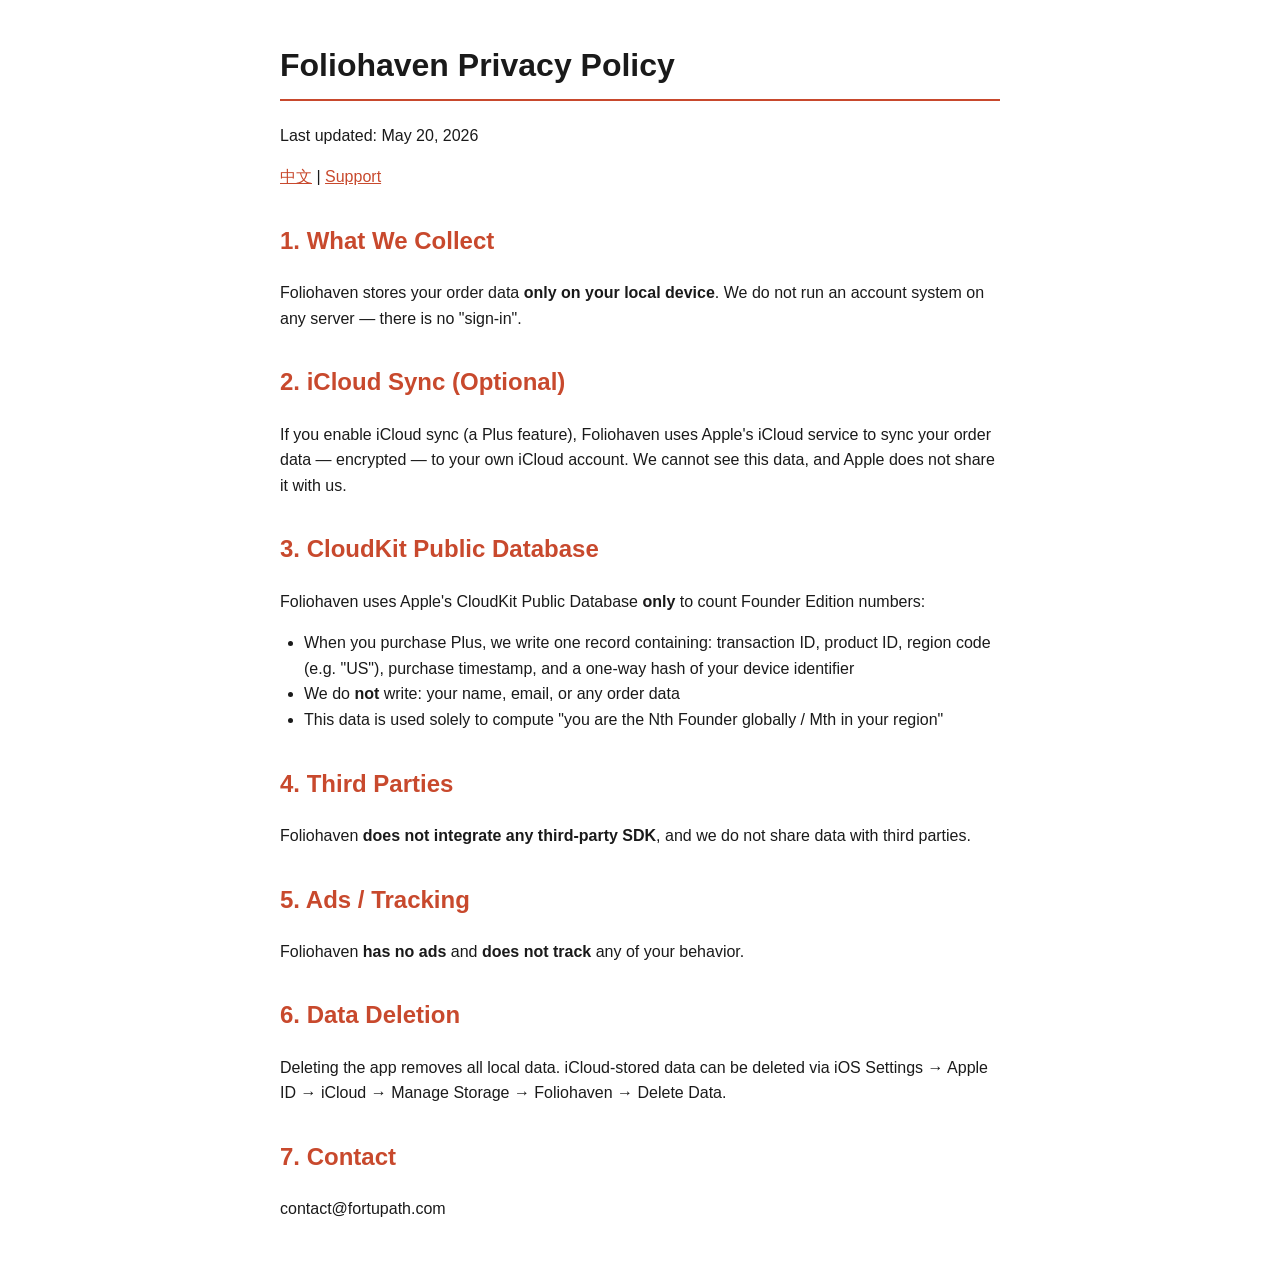
==== en.html @ 0d66fe48 "Foliohaven privacy policy + support page Co-authored-by: Cursor <cursoragent@cursor.com>" ====
<!DOCTYPE html>
<html lang="en">
<head>
<meta charset="UTF-8">
<title>Foliohaven Privacy Policy</title>
<link rel="stylesheet" href="style.css">
</head>
<body>
<h1>Foliohaven Privacy Policy</h1>
<p>Last updated: May 20, 2026</p>
<p><a href="index.html">中文</a> | <a href="support.html">Support</a></p>

<h2>1. What We Collect</h2>
<p>Foliohaven stores your order data <strong>only on your local device</strong>. We do not run an account system on any server — there is no "sign-in".</p>

<h2>2. iCloud Sync (Optional)</h2>
<p>If you enable iCloud sync (a Plus feature), Foliohaven uses Apple's iCloud service to sync your order data — encrypted — to your own iCloud account. We cannot see this data, and Apple does not share it with us.</p>

<h2>3. CloudKit Public Database</h2>
<p>Foliohaven uses Apple's CloudKit Public Database <strong>only</strong> to count Founder Edition numbers:</p>
<ul>
  <li>When you purchase Plus, we write one record containing: transaction ID, product ID, region code (e.g. "US"), purchase timestamp, and a one-way hash of your device identifier</li>
  <li>We do <strong>not</strong> write: your name, email, or any order data</li>
  <li>This data is used solely to compute "you are the Nth Founder globally / Mth in your region"</li>
</ul>

<h2>4. Third Parties</h2>
<p>Foliohaven <strong>does not integrate any third-party SDK</strong>, and we do not share data with third parties.</p>

<h2>5. Ads / Tracking</h2>
<p>Foliohaven <strong>has no ads</strong> and <strong>does not track</strong> any of your behavior.</p>

<h2>6. Data Deletion</h2>
<p>Deleting the app removes all local data. iCloud-stored data can be deleted via iOS Settings → Apple ID → iCloud → Manage Storage → Foliohaven → Delete Data.</p>

<h2>7. Contact</h2>
<p>contact@fortupath.com</p>
</body>
</html>
---- style.css ----
body { font-family: -apple-system, BlinkMacSystemFont, 'Helvetica Neue', sans-serif; max-width: 720px; margin: 40px auto; padding: 0 24px; color: #1a1a1a; line-height: 1.6; }
h1 { border-bottom: 2px solid #c8492d; padding-bottom: 8px; }
h2 { margin-top: 32px; color: #c8492d; }
a { color: #c8492d; }
ul { padding-left: 24px; }
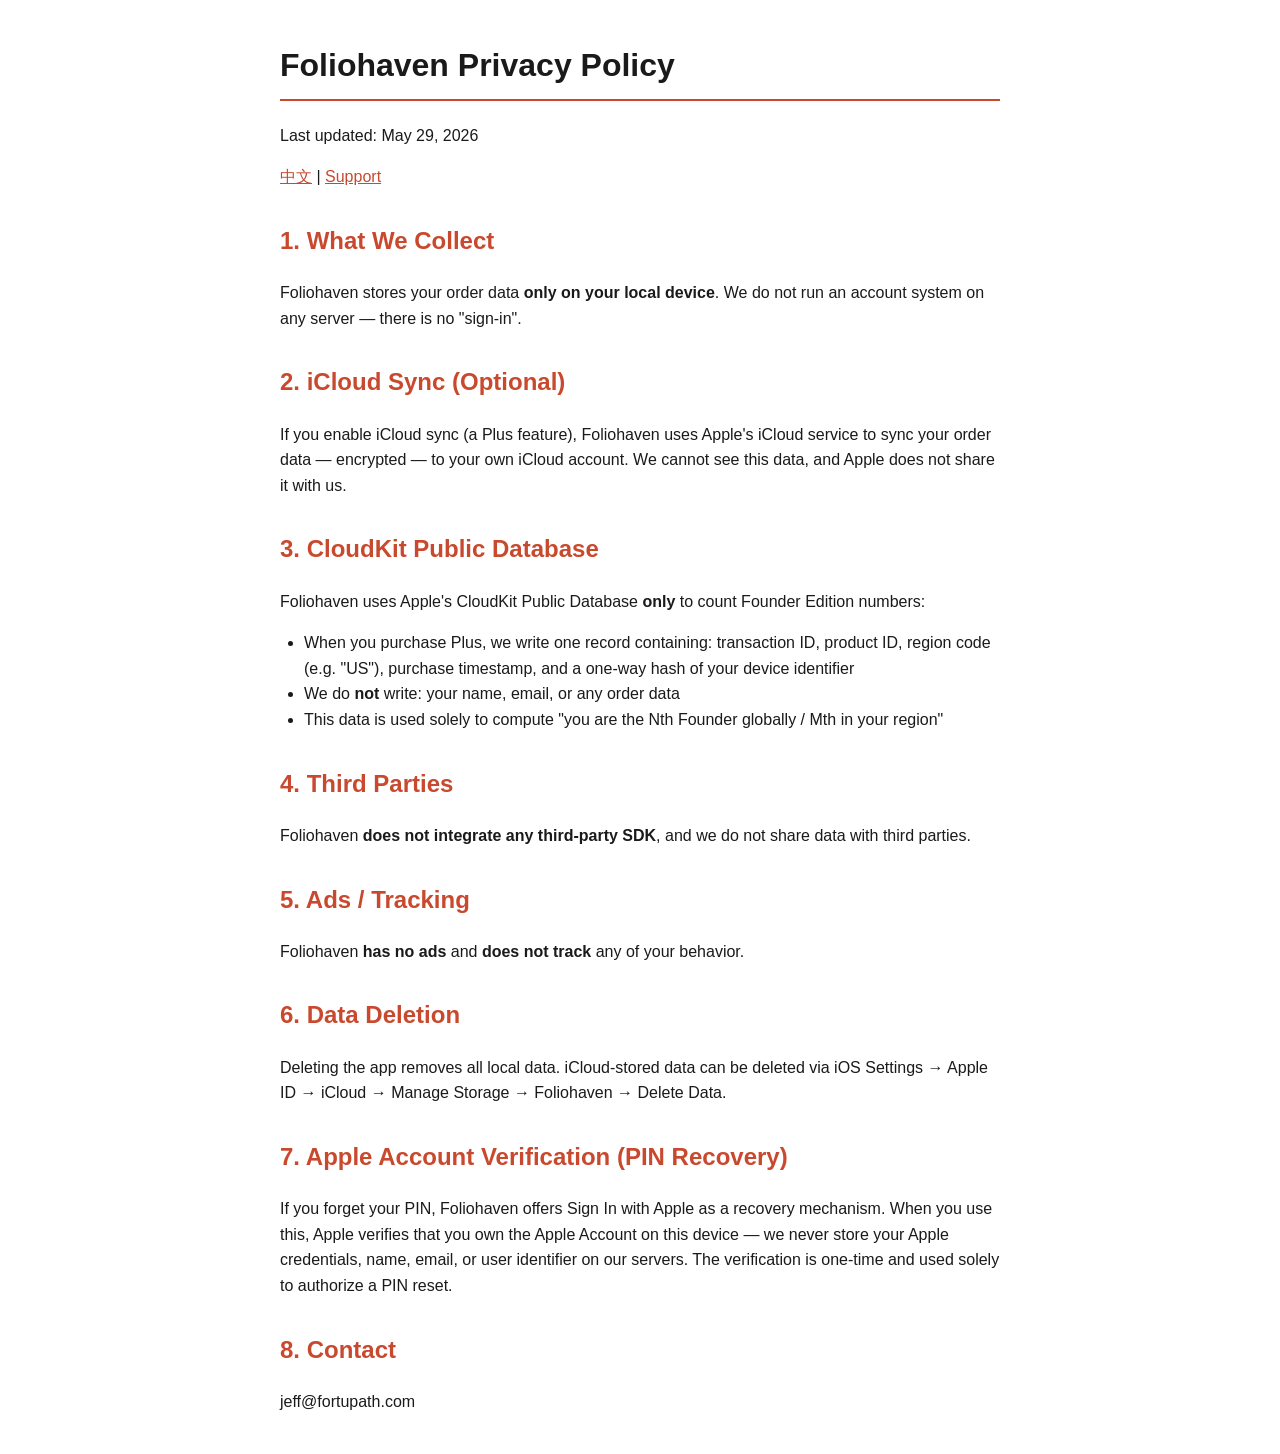
==== commit 07526fce: "Update support email + add SiwA paragraph" ====
--- a/en.html
+++ b/en.html
@@ -7,7 +7,7 @@
 </head>
 <body>
 <h1>Foliohaven Privacy Policy</h1>
-<p>Last updated: May 20, 2026</p>
+<p>Last updated: May 29, 2026</p>
 <p><a href="index.html">中文</a> | <a href="support.html">Support</a></p>
 
 <h2>1. What We Collect</h2>
@@ -33,7 +33,10 @@
 <h2>6. Data Deletion</h2>
 <p>Deleting the app removes all local data. iCloud-stored data can be deleted via iOS Settings → Apple ID → iCloud → Manage Storage → Foliohaven → Delete Data.</p>
 
-<h2>7. Contact</h2>
-<p>contact@fortupath.com</p>
+<h2>7. Apple Account Verification (PIN Recovery)</h2>
+<p>If you forget your PIN, Foliohaven offers Sign In with Apple as a recovery mechanism. When you use this, Apple verifies that you own the Apple Account on this device — we never store your Apple credentials, name, email, or user identifier on our servers. The verification is one-time and used solely to authorize a PIN reset.</p>
+
+<h2>8. Contact</h2>
+<p>jeff@fortupath.com</p>
 </body>
 </html>
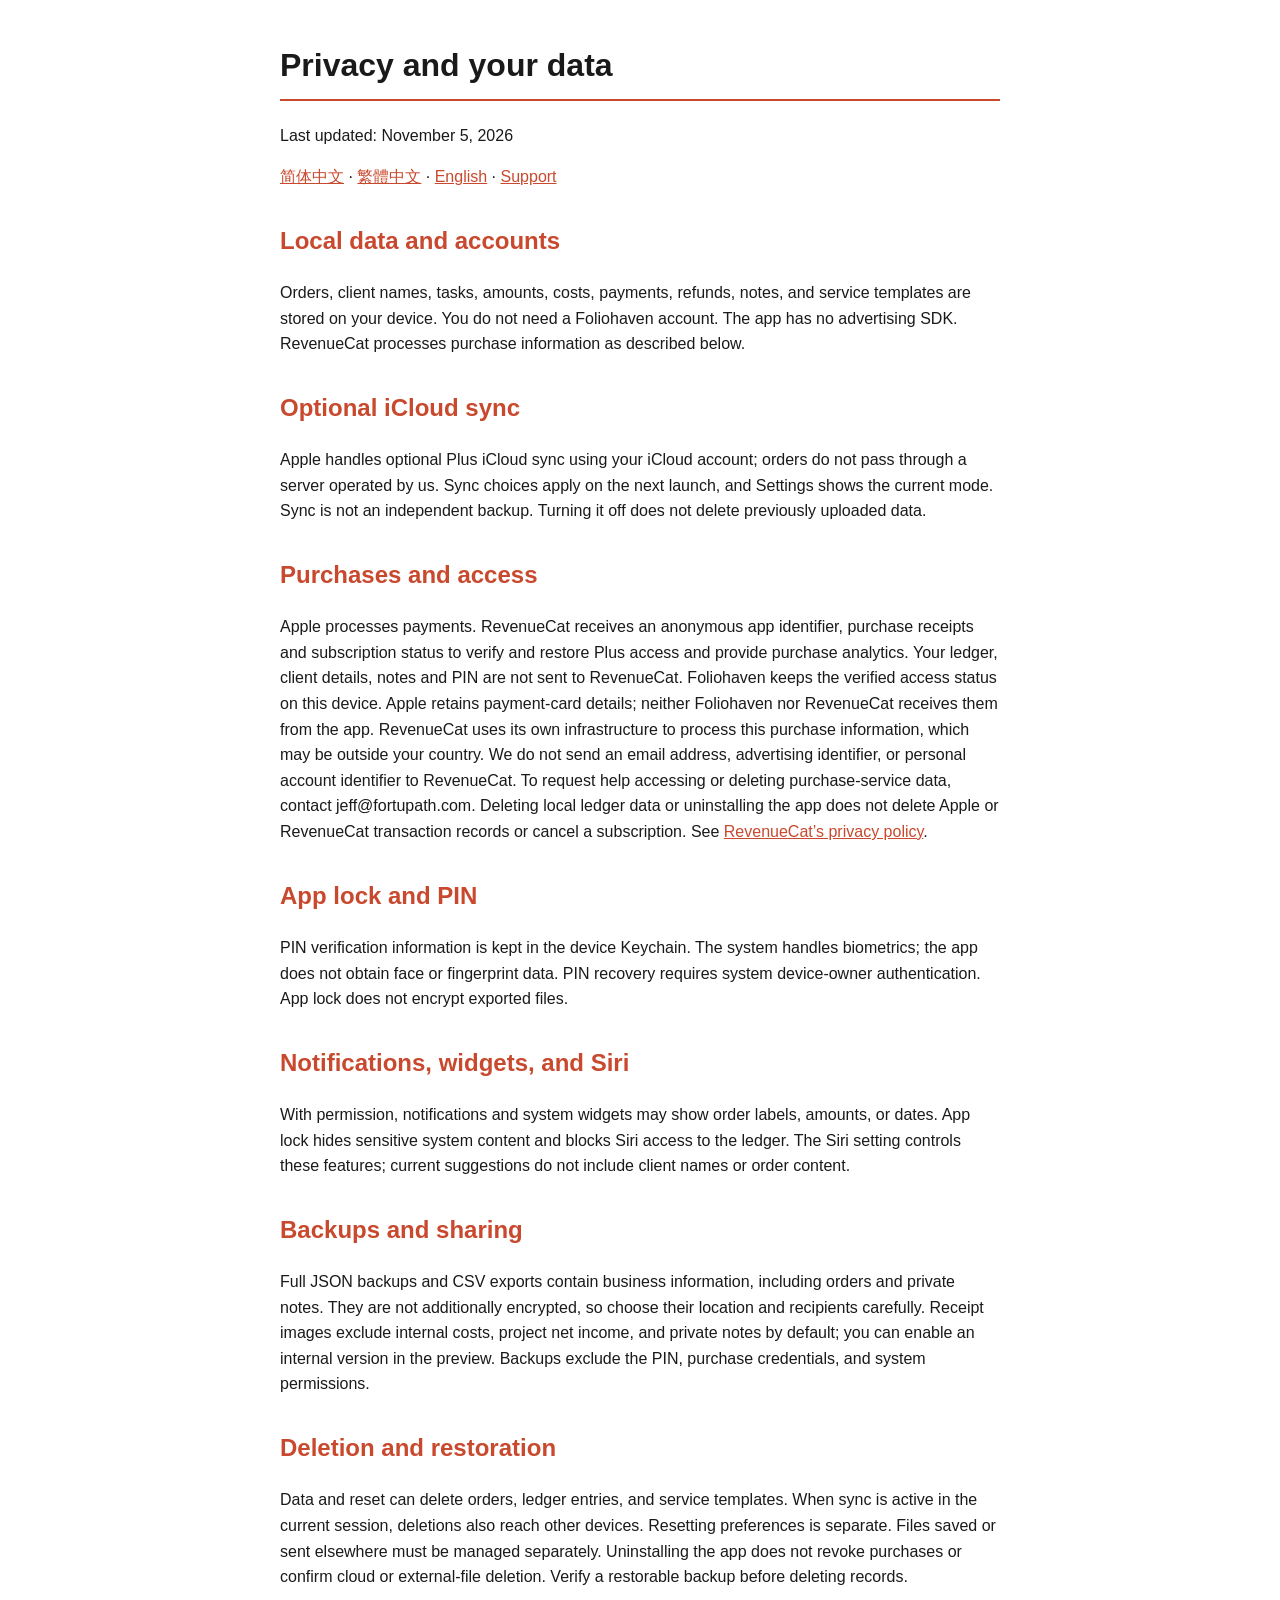
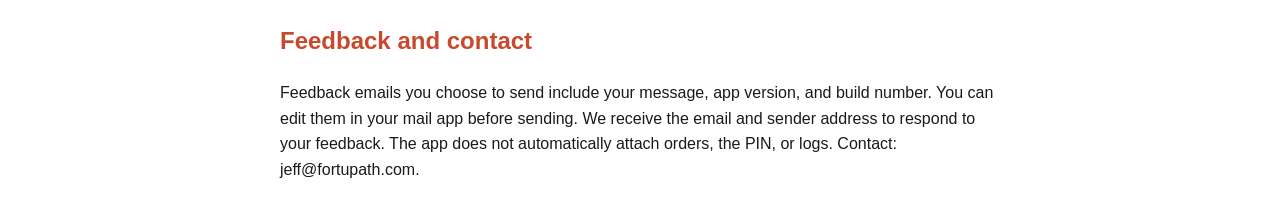
==== commit cb220d0f: "docs: publish current Foliohaven privacy and support information" ====
--- a/en.html
+++ b/en.html
@@ -1,42 +1,13 @@
 <!DOCTYPE html>
-<html lang="en">
-<head>
-<meta charset="UTF-8">
-<title>Foliohaven Privacy Policy</title>
-<link rel="stylesheet" href="style.css">
-</head>
-<body>
-<h1>Foliohaven Privacy Policy</h1>
-<p>Last updated: May 29, 2026</p>
-<p><a href="index.html">中文</a> | <a href="support.html">Support</a></p>
-
-<h2>1. What We Collect</h2>
-<p>Foliohaven stores your order data <strong>only on your local device</strong>. We do not run an account system on any server — there is no "sign-in".</p>
-
-<h2>2. iCloud Sync (Optional)</h2>
-<p>If you enable iCloud sync (a Plus feature), Foliohaven uses Apple's iCloud service to sync your order data — encrypted — to your own iCloud account. We cannot see this data, and Apple does not share it with us.</p>
-
-<h2>3. CloudKit Public Database</h2>
-<p>Foliohaven uses Apple's CloudKit Public Database <strong>only</strong> to count Founder Edition numbers:</p>
-<ul>
-  <li>When you purchase Plus, we write one record containing: transaction ID, product ID, region code (e.g. "US"), purchase timestamp, and a one-way hash of your device identifier</li>
-  <li>We do <strong>not</strong> write: your name, email, or any order data</li>
-  <li>This data is used solely to compute "you are the Nth Founder globally / Mth in your region"</li>
-</ul>
-
-<h2>4. Third Parties</h2>
-<p>Foliohaven <strong>does not integrate any third-party SDK</strong>, and we do not share data with third parties.</p>
-
-<h2>5. Ads / Tracking</h2>
-<p>Foliohaven <strong>has no ads</strong> and <strong>does not track</strong> any of your behavior.</p>
-
-<h2>6. Data Deletion</h2>
-<p>Deleting the app removes all local data. iCloud-stored data can be deleted via iOS Settings → Apple ID → iCloud → Manage Storage → Foliohaven → Delete Data.</p>
-
-<h2>7. Apple Account Verification (PIN Recovery)</h2>
-<p>If you forget your PIN, Foliohaven offers Sign In with Apple as a recovery mechanism. When you use this, Apple verifies that you own the Apple Account on this device — we never store your Apple credentials, name, email, or user identifier on our servers. The verification is one-time and used solely to authorize a PIN reset.</p>
-
-<h2>8. Contact</h2>
-<p>jeff@fortupath.com</p>
-</body>
-</html>
+<html lang="en"><head><meta charset="UTF-8"><meta name="viewport" content="width=device-width,initial-scale=1"><title>Privacy and your data</title><link rel="stylesheet" href="style.css"></head><body>
+<h1>Privacy and your data</h1><p>Last updated: November 5, 2026</p>
+<nav><a href="index.html">简体中文</a> · <a href="zh-Hant.html">繁體中文</a> · <a href="en.html">English</a> · <a href="support.html">Support</a></nav>
+<h2>Local data and accounts</h2><p>Orders, client names, tasks, amounts, costs, payments, refunds, notes, and service templates are stored on your device. You do not need a Foliohaven account. The app has no advertising SDK. RevenueCat processes purchase information as described below.</p>
+<h2>Optional iCloud sync</h2><p>Apple handles optional Plus iCloud sync using your iCloud account; orders do not pass through a server operated by us. Sync choices apply on the next launch, and Settings shows the current mode. Sync is not an independent backup. Turning it off does not delete previously uploaded data.</p>
+<h2>Purchases and access</h2><p>Apple processes payments. RevenueCat receives an anonymous app identifier, purchase receipts and subscription status to verify and restore Plus access and provide purchase analytics. Your ledger, client details, notes and PIN are not sent to RevenueCat. Foliohaven keeps the verified access status on this device. Apple retains payment-card details; neither Foliohaven nor RevenueCat receives them from the app. RevenueCat uses its own infrastructure to process this purchase information, which may be outside your country. We do not send an email address, advertising identifier, or personal account identifier to RevenueCat. To request help accessing or deleting purchase-service data, contact jeff@fortupath.com. Deleting local ledger data or uninstalling the app does not delete Apple or RevenueCat transaction records or cancel a subscription. See <a href="https://www.revenuecat.com/privacy/">RevenueCat’s privacy policy</a>.</p>
+<h2>App lock and PIN</h2><p>PIN verification information is kept in the device Keychain. The system handles biometrics; the app does not obtain face or fingerprint data. PIN recovery requires system device-owner authentication. App lock does not encrypt exported files.</p>
+<h2>Notifications, widgets, and Siri</h2><p>With permission, notifications and system widgets may show order labels, amounts, or dates. App lock hides sensitive system content and blocks Siri access to the ledger. The Siri setting controls these features; current suggestions do not include client names or order content.</p>
+<h2>Backups and sharing</h2><p>Full JSON backups and CSV exports contain business information, including orders and private notes. They are not additionally encrypted, so choose their location and recipients carefully. Receipt images exclude internal costs, project net income, and private notes by default; you can enable an internal version in the preview. Backups exclude the PIN, purchase credentials, and system permissions.</p>
+<h2>Deletion and restoration</h2><p>Data and reset can delete orders, ledger entries, and service templates. When sync is active in the current session, deletions also reach other devices. Resetting preferences is separate. Files saved or sent elsewhere must be managed separately. Uninstalling the app does not revoke purchases or confirm cloud or external-file deletion. Verify a restorable backup before deleting records.</p>
+<h2>Feedback and contact</h2><p>Feedback emails you choose to send include your message, app version, and build number. You can edit them in your mail app before sending. We receive the email and sender address to respond to your feedback. The app does not automatically attach orders, the PIN, or logs. Contact: jeff@fortupath.com.</p>
+</body></html>
